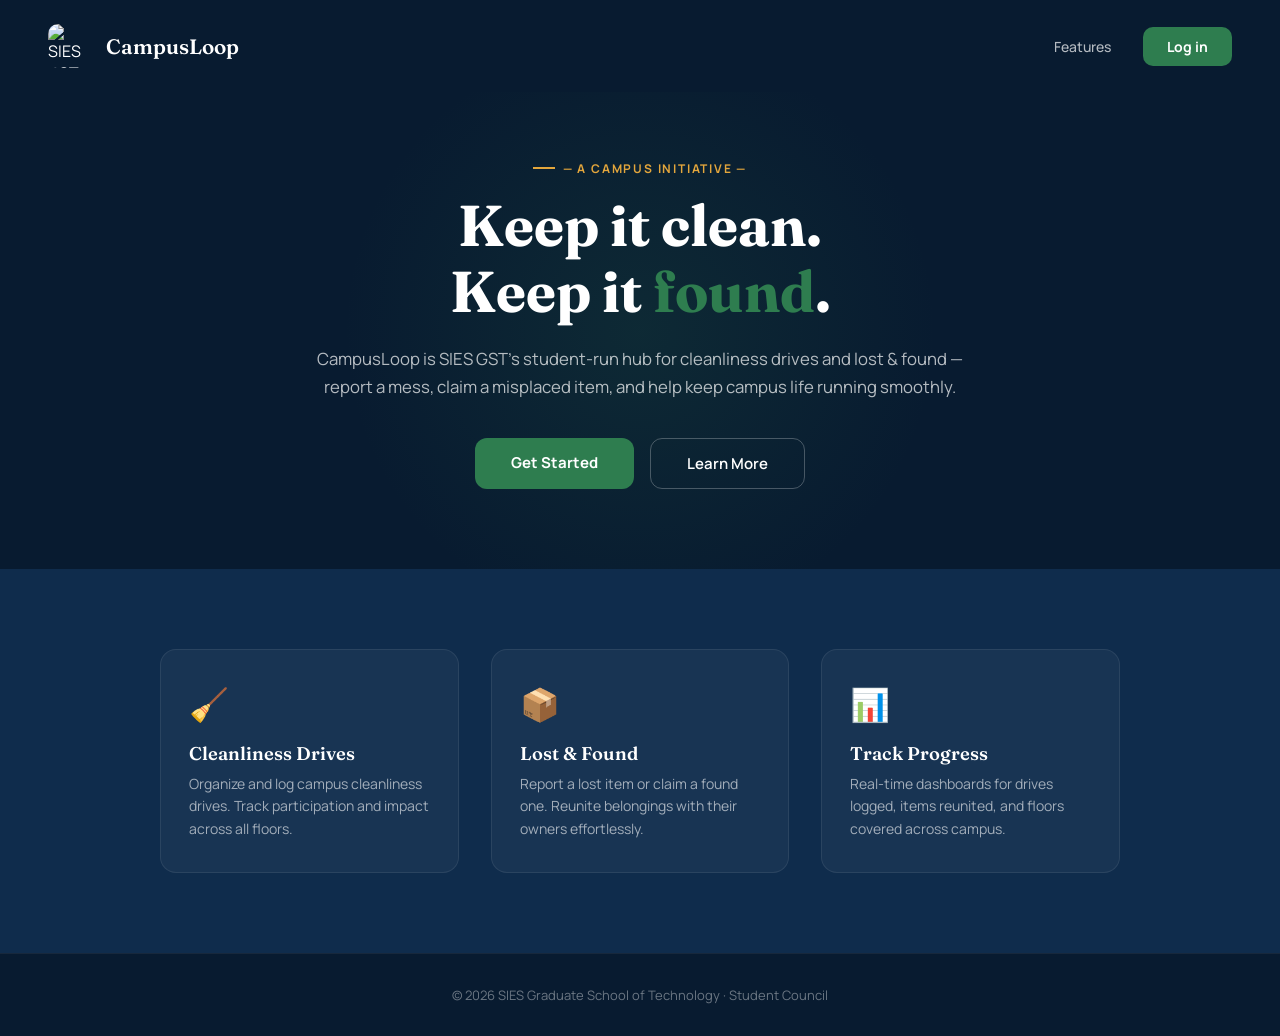
==== frontend/index.html @ 30fc9186 "Implement full complaint reporting system with admin workflow, dashboard UI, and backend APIs" ====
<!DOCTYPE html>
<html lang="en">

<head>
    <meta charset="UTF-8">
    <meta name="viewport" content="width=device-width, initial-scale=1.0">
    <title>CampusLoop | SIES GST</title>
    <link rel="preconnect" href="https://fonts.googleapis.com">
    <link
        href="https://fonts.googleapis.com/css2?family=Fraunces:opsz,wght@9..144,400;9..144,500;9..144,600;9..144,700&family=Manrope:wght@400;500;600;700;800&display=swap"
        rel="stylesheet">
    <link rel="stylesheet" href="styles.css">
    <style>
        /* ── landing-page specific styles ── */
        .landing-body {
            background: var(--navy-deep);
            color: #fff;
            min-height: 100vh;
            display: flex;
            flex-direction: column;
        }

        .landing-nav {
            display: flex;
            align-items: center;
            justify-content: space-between;
            padding: 24px 48px;
        }

        .landing-nav .logo-row {
            display: flex;
            align-items: center;
            gap: 14px;
        }

        .landing-nav .logo-row img {
            width: 44px;
            height: 44px;
            border-radius: 10px;
            object-fit: cover;
        }

        .landing-nav .logo-row span {
            font-family: 'Fraunces', serif;
            font-weight: 600;
            font-size: 1.3rem;
            color: #fff;
        }

        .landing-nav .nav-links {
            display: flex;
            align-items: center;
            gap: 32px;
        }

        .landing-nav .nav-links a {
            color: rgba(255, 255, 255, 0.7);
            text-decoration: none;
            font-size: 14px;
            font-weight: 500;
            transition: color 0.2s;
        }

        .landing-nav .nav-links a:hover {
            color: #fff;
        }

        .landing-nav .nav-links .btn-login {
            background: var(--green);
            color: #fff;
            padding: 10px 24px;
            border-radius: 10px;
            font-weight: 700;
            font-size: 14px;
            text-decoration: none;
            transition: background 0.2s, transform 0.15s;
        }

        .landing-nav .nav-links .btn-login:hover {
            background: var(--green-dark);
            transform: translateY(-1px);
        }

        /* hero */
        .landing-hero {
            flex: 1;
            display: flex;
            align-items: center;
            justify-content: center;
            text-align: center;
            padding: 60px 24px 80px;
            position: relative;
            overflow: hidden;
        }

        .landing-hero::before {
            content: '';
            position: absolute;
            width: 600px;
            height: 600px;
            border-radius: 50%;
            background: radial-gradient(circle, rgba(46, 125, 79, 0.15) 0%, transparent 70%);
            top: 50%;
            left: 50%;
            transform: translate(-50%, -50%);
            pointer-events: none;
        }

        .hero-content {
            max-width: 680px;
            position: relative;
            z-index: 1;
        }

        .hero-content .eyebrow {
            text-transform: uppercase;
            letter-spacing: 0.15em;
            font-size: 12px;
            font-weight: 700;
            color: var(--gold);
            margin-bottom: 16px;
        }

        .hero-content h1 {
            font-family: 'Fraunces', serif;
            font-size: clamp(2.4rem, 5vw, 3.6rem);
            font-weight: 700;
            line-height: 1.15;
            margin: 0 0 20px;
        }

        .hero-content h1 em {
            color: var(--green);
            font-style: normal;
        }

        .hero-content p {
            font-size: 1.05rem;
            line-height: 1.7;
            color: rgba(255, 255, 255, 0.7);
            margin: 0 0 36px;
        }

        .hero-btns {
            display: flex;
            gap: 16px;
            justify-content: center;
            flex-wrap: wrap;
        }

        .hero-btns .btn-primary {
            background: var(--green);
            color: #fff;
            padding: 14px 36px;
            border-radius: 12px;
            font-weight: 700;
            font-size: 15px;
            text-decoration: none;
            transition: background 0.2s, transform 0.15s;
            border: none;
            cursor: pointer;
        }

        .hero-btns .btn-primary:hover {
            background: var(--green-dark);
            transform: translateY(-2px);
        }

        .hero-btns .btn-outline {
            background: transparent;
            color: #fff;
            padding: 14px 36px;
            border-radius: 12px;
            font-weight: 600;
            font-size: 15px;
            text-decoration: none;
            border: 1.5px solid rgba(255, 255, 255, 0.25);
            transition: border-color 0.2s, background 0.2s;
            cursor: pointer;
        }

        .hero-btns .btn-outline:hover {
            border-color: rgba(255, 255, 255, 0.5);
            background: rgba(255, 255, 255, 0.05);
        }

        /* features */
        .landing-features {
            background: var(--navy);
            padding: 80px 48px;
        }

        .features-grid {
            display: grid;
            grid-template-columns: repeat(auto-fit, minmax(260px, 1fr));
            gap: 32px;
            max-width: 960px;
            margin: 0 auto;
        }

        .feature-card {
            background: rgba(255, 255, 255, 0.04);
            border: 1px solid rgba(255, 255, 255, 0.08);
            border-radius: 16px;
            padding: 32px 28px;
            transition: transform 0.2s, border-color 0.2s;
        }

        .feature-card:hover {
            transform: translateY(-4px);
            border-color: rgba(46, 125, 79, 0.4);
        }

        .feature-card .icon {
            font-size: 2rem;
            margin-bottom: 16px;
        }

        .feature-card h3 {
            font-family: 'Fraunces', serif;
            font-size: 1.15rem;
            font-weight: 600;
            margin: 0 0 8px;
            color: #fff;
        }

        .feature-card p {
            font-size: 14px;
            color: rgba(255, 255, 255, 0.6);
            line-height: 1.6;
            margin: 0;
        }

        /* footer */
        .landing-footer {
            text-align: center;
            padding: 32px 24px;
            font-size: 13px;
            color: rgba(255, 255, 255, 0.4);
            background: var(--navy-deep);
            border-top: 1px solid rgba(255, 255, 255, 0.06);
        }

        @media (max-width: 680px) {
            .landing-nav {
                padding: 16px 20px;
            }

            .landing-nav .nav-links a:not(.btn-login) {
                display: none;
            }

            .landing-features {
                padding: 48px 20px;
            }
        }
    </style>
</head>

<body class="landing-body">

    <!-- NAV -->
    <nav class="landing-nav">
        <div class="logo-row">
            <img src="https://siesgst.edu.in/images/sies_gst_logonew.jpg" alt="SIES GST">
            <span>CampusLoop</span>
        </div>
        <div class="nav-links">
            <a href="#features">Features</a>
            <a href="login.html" class="btn-login">Log in</a>
        </div>
    </nav>

    <!-- HERO -->
    <section class="landing-hero">
        <div class="hero-content">
            <div class="eyebrow">— A Campus Initiative —</div>
            <h1>Keep it clean.<br>Keep it <em>found</em>.</h1>
            <p>CampusLoop is SIES GST's student-run hub for cleanliness drives and lost &amp; found — report a mess,
                claim a misplaced item, and help keep campus life running smoothly.</p>
            <div class="hero-btns">
                <a href="login.html" class="btn-primary">Get Started</a>
                <a href="#features" class="btn-outline">Learn More</a>
            </div>
        </div>
    </section>

    <!-- FEATURES -->
    <section class="landing-features" id="features">
        <div class="features-grid">
            <div class="feature-card">
                <div class="icon">🧹</div>
                <h3>Cleanliness Drives</h3>
                <p>Organize and log campus cleanliness drives. Track participation and impact across all floors.</p>
            </div>
            <div class="feature-card">
                <div class="icon">📦</div>
                <h3>Lost &amp; Found</h3>
                <p>Report a lost item or claim a found one. Reunite belongings with their owners effortlessly.</p>
            </div>
            <div class="feature-card">
                <div class="icon">📊</div>
                <h3>Track Progress</h3>
                <p>Real-time dashboards for drives logged, items reunited, and floors covered across campus.</p>
            </div>
        </div>
    </section>

    <!-- FOOTER -->
    <footer class="landing-footer">
        &copy; 2026 SIES Graduate School of Technology &middot; Student Council
    </footer>

</body>

</html>
---- frontend/styles.css ----
/* Extracted CSS from login.html */
:root {
    --navy: #0F2C4C;
    --navy-deep: #081B30;
    --green: #2E7D4F;
    --green-dark: #1F5E3A;
    --gold: #E3A63C;
    --paper: #F6F8F4;
    --card: #FFFFFF;
    --ink: #16241D;
    --ink-soft: #55645B;
    --line: #E1E7DE;
    --danger: #C0433A;
}

* {
    box-sizing: border-box;
}

html,
body {
    margin: 0;
    padding: 0;
}

body {
    font-family: 'Manrope', sans-serif;
    background: var(--paper);
    color: var(--ink);
    min-height: 100vh;
}

.wrap {
    display: grid;
    grid-template-columns: 1.05fr 1fr;
    min-height: 100vh;
}

/* ---------- LEFT BRAND PANEL ---------- */
.brand {
    position: relative;
    background: var(--navy-deep);
    color: #EFF4EE;
    padding: 56px 56px 40px;
    display: flex;
    flex-direction: column;
    overflow: hidden;
}
.brand-top {
    display: flex;
    align-items: center;
    gap: 14px;
    z-index: 2;
}
.crest {
    width: 48px;
    height: 48px;
    border-radius: 10px;
    background: #fff;
    display: flex;
    align-items: center;
    justify-content: center;
    flex-shrink: 0;
    padding: 5px;
}
.crest img {
    width: 100%;
    height: 100%;
    object-fit: contain;
}
.brand-top .college {
    font-size: 12.5px;
    letter-spacing: .04em;
    line-height: 1.35;
    color: #C9D6CE;
}
.brand-top .college strong {
    display: block;
    color: #fff;
    font-size: 13.5px;
    letter-spacing: .02em;
}
.brand-mid {
    margin-top: 64px;
    z-index: 2;
}
.eyebrow {
    display: inline-flex;
    align-items: center;
    gap: 8px;
    font-size: 12px;
    letter-spacing: .14em;
    text-transform: uppercase;
    color: var(--gold);
    font-weight: 700;
    margin-bottom: 18px;
}
.eyebrow::before {
    content: "";
    width: 22px;
    height: 2px;
    background: var(--gold);
    display: inline-block;
}
h1.title {
    font-family: 'Fraunces', serif;
    font-weight: 600;
    font-size: 44px;
    line-height: 1.08;
    margin: 0 0 18px;
    letter-spacing: -0.01em;
}
h1.title em {
    font-style: normal;
    color: var(--green);
    background: linear-gradient(transparent 62%, rgba(46, 125, 79, .35) 0);
}
.sub {
    font-size: 15.5px;
    line-height: 1.65;
    color: #C9D6CE;
    max-width: 400px;
    margin: 0 0 34px;
}
.stat-row {
    display: flex;
    gap: 28px;
    margin-bottom: auto;
    z-index: 2;
}
.stat b {
    display: block;
    font-family: 'Fraunces', serif;
    font-size: 26px;
    font-weight: 600;
    color: #fff;
}
.stat span {
    font-size: 11.5px;
    color: #9FB3A6;
    letter-spacing: .03em;
}
.illo-holder {
    z-index: 2;
    margin-top: 40px;
}
.brand-foot {
    z-index: 2;
    display: flex;
    justify-content: space-between;
    align-items: flex-end;
    font-size: 12px;
    color: #83988A;
    margin-top: 28px;
}
.brand-foot a {
    color: #C9D6CE;
    text-decoration: none;
    border-bottom: 1px solid #3a5147;
}
/* ambient shapes */
.glow {
    position: absolute;
    border-radius: 50%;
    filter: blur(0px);
    opacity: .14;
}
.glow-1 {
    width: 420px;
    height: 420px;
    background: var(--green);
    top: -140px;
    right: -140px;
}
.glow-2 {
    width: 260px;
    height: 260px;
    background: var(--gold);
    bottom: -100px;
    left: -80px;
    opacity: .10;
}
/* ---------- RIGHT FORM PANEL ---------- */
.formside {
    display: flex;
    align-items: center;
    justify-content: center;
    padding: 40px 32px;
    background: var(--paper);
}
.card {
    width: 100%;
    max-width: 420px;
}
.card-head {
    margin-bottom: 26px;
}
.card-head h2 {
    font-family: 'Fraunces', serif;
    font-weight: 600;
    font-size: 26px;
    margin: 0 0 6px;
    color: var(--navy-deep);
}
.card-head p {
    margin: 0;
    font-size: 14px;
    color: var(--ink-soft);
}
.roletabs {
    display: grid;
    grid-template-columns: 1fr 1fr;
    background: #EAEFE6;
    border-radius: 12px;
    padding: 4px;
    margin-bottom: 22px;
    position: relative;
}
.roletabs button {
    border: none;
    background: transparent;
    padding: 10px 0;
    font-family: 'Manrope', sans-serif;
    font-weight: 700;
    font-size: 13.5px;
    letter-spacing: .02em;
    color: var(--ink-soft);
    border-radius: 9px;
    cursor: pointer;
    transition: color .2s ease;
    display: flex;
    align-items: center;
    justify-content: center;
    gap: 6px;
    z-index: 1;
}
.roletabs button.active {
    color: var(--navy-deep);
}
.roletabs .slider {
    position: absolute;
    top: 4px;
    left: 4px;
    width: calc(50% - 4px);
    height: calc(100% - 8px);
    background: #fff;
    border-radius: 9px;
    box-shadow: 0 1px 2px rgba(15, 44, 76, .08), 0 4px 10px rgba(15, 44, 76, .06);
    transition: transform .28s cubic-bezier(.65, 0, .35, 1);
}
.roletabs[data-active="admin"] .slider {
    transform: translateX(100%);
}
.subtoggle {
    display: flex;
    gap: 22px;
    margin-bottom: 20px;
    border-bottom: 1px solid var(--line);
}
.subtoggle button {
    background: none;
    border: none;
    padding: 0 0 10px;
    font-family: 'Manrope', sans-serif;
    font-weight: 700;
    font-size: 14px;
    color: var(--ink-soft);
    cursor: pointer;
    position: relative;
    top: 1px;
}
.subtoggle button.active {
    color: var(--green-dark);
    border-bottom: 2px solid var(--green);
}
form {
    display: flex;
    flex-direction: column;
    gap: 14px;
}
.field {
    display: flex;
    flex-direction: column;
    gap: 6px;
}
.field label {
    font-size: 12.5px;
    font-weight: 700;
    color: var(--navy-deep);
    letter-spacing: .01em;
}
.field .hint {
    font-weight: 500;
    color: var(--ink-soft);
    font-size: 11.5px;
}
.field input,
.field select {
    font-family: 'Manrope', sans-serif;
    border: 1.5px solid var(--line);
    background: #fff;
    border-radius: 10px;
    padding: 11px 13px;
    font-size: 14px;
    color: var(--ink);
    outline: none;
    transition: border-color .15s ease, box-shadow .15s ease;
}
.field input:focus,
.field select:focus {
    border-color: var(--green);
    box-shadow: 0 0 0 3px rgba(46, 125, 79, .14);
}
.field input::placeholder {
    color: #A9B3AC;
}
.row2 {
    display: grid;
    grid-template-columns: 1fr 1fr;
    gap: 12px;
}
.err {
    display: none;
    font-size: 12px;
    color: var(--danger);
    font-weight: 600;
    margin-top: -4px;
}
.field.has-err input,
.field.has-err select {
    border-color: var(--danger);
}
.field.has-err .err {
    display: block;
}
.pwrow {
    position: relative;
}
.pwtoggle {
    position: absolute;
    right: 12px;
    top: 50%;
    transform: translateY(6px);
    background: none;
    border: none;
    font-size: 11.5px;
    font-weight: 700;
    color: var(--green-dark);
    cursor: pointer;
    padding: 4px;
}
.primary-btn {
    margin-top: 6px;
    background: var(--green);
    color: #fff;
    border: none;
    border-radius: 10px;
    padding: 13px 16px;
    font-family: 'Manrope', sans-serif;
    font-weight: 800;
    font-size: 14.5px;
    letter-spacing: .01em;
    cursor: pointer;
    transition: background .15s ease, transform .1s ease;
}
.primary-btn:hover {
    background: var(--green-dark);
}
.primary-btn:active {
    transform: scale(.99);
}
.primary-btn.navy {
    background: var(--navy);
}
.primary-btn.navy:hover {
    background: var(--navy-deep);
}
.meta-row {
    display: flex;
    justify-content: space-between;
    align-items: center;
    font-size: 12.5px;
    margin-top: -4px;
}
.meta-row a,
.meta-row button.link {
    color: var(--green-dark);
    font-weight: 700;
    text-decoration: none;
    background: none;
    border: none;
    font-size: 12.5px;
    cursor: pointer;
    font-family: 'Manrope', sans-serif;
    padding: 0;
}
.remember {
    display: flex;
    align-items: center;
    gap: 7px;
    color: var(--ink-soft);
    font-weight: 600;
}
.remember input {
    accent-color: var(--green);
    width: 14px;
    height: 14px;
}
.divider {
    display: flex;
    align-items: center;
    gap: 10px;
    color: #A9B3AC;
    font-size: 11.5px;
    font-weight: 700;
    margin: 6px 0 2px;
}
.divider::before,
.divider::after {
    content: "";
    flex: 1;
    height: 1px;
    background: var(--line);
}
.switch-note {
    text-align: center;
    font-size: 13px;
    color: var(--ink-soft);
    margin-top: 18px;
}
.switch-note button {
    background: none;
    border: none;
    color: var(--navy);
    font-weight: 800;
    cursor: pointer;
    font-family: 'Manrope', sans-serif;
    font-size: 13px;
    padding: 0;
    text-decoration: underline;
}
.toast {
    position: fixed;
    top: 22px;
    left: 50%;
    transform: translateX(-50%) translateY(-12px);
    background: var(--navy-deep);
    color: #fff;
    padding: 13px 20px;
    border-radius: 10px;
    font-size: 13.5px;
    font-weight: 700;
    display: flex;
    align-items: center;
    gap: 10px;
    box-shadow: 0 10px 30px rgba(8, 27, 48, .25);
    opacity: 0;
    pointer-events: none;
    transition: opacity .25s ease, transform .25s ease;
    z-index: 50;
}
.toast.show {
    opacity: 1;
    transform: translateX(-50%) translateY(0);
}
.toast .dot {
    width: 8px;
    height: 8px;
    border-radius: 50%;
    background: var(--green);
    flex-shrink: 0;
}
.toast.error .dot {
    background: var(--danger);
}
.badge-admin {
    display: inline-flex;
    align-items: center;
    gap: 6px;
    font-size: 11px;
    font-weight: 800;
    letter-spacing: .04em;
    text-transform: uppercase;
    color: var(--navy);
    background: #E7ECF3;
    padding: 5px 10px;
    border-radius: 20px;
    margin-bottom: 16px;
}
.badge-admin::before {
    content: "";
    width: 6px;
    height: 6px;
    border-radius: 50%;
    background: var(--navy);
}
@media (max-width: 880px) {
    .wrap {
        grid-template-columns: 1fr;
    }
    .brand {
        padding: 36px 26px;
        min-height: 340px;
    }
    .brand-mid {
        margin-top: 24px;
    }
    h1.title {
        font-size: 32px;
    }
    .stat-row {
        display: none;
    }
    .illo-holder {
        margin-top: 20px;
    }
}
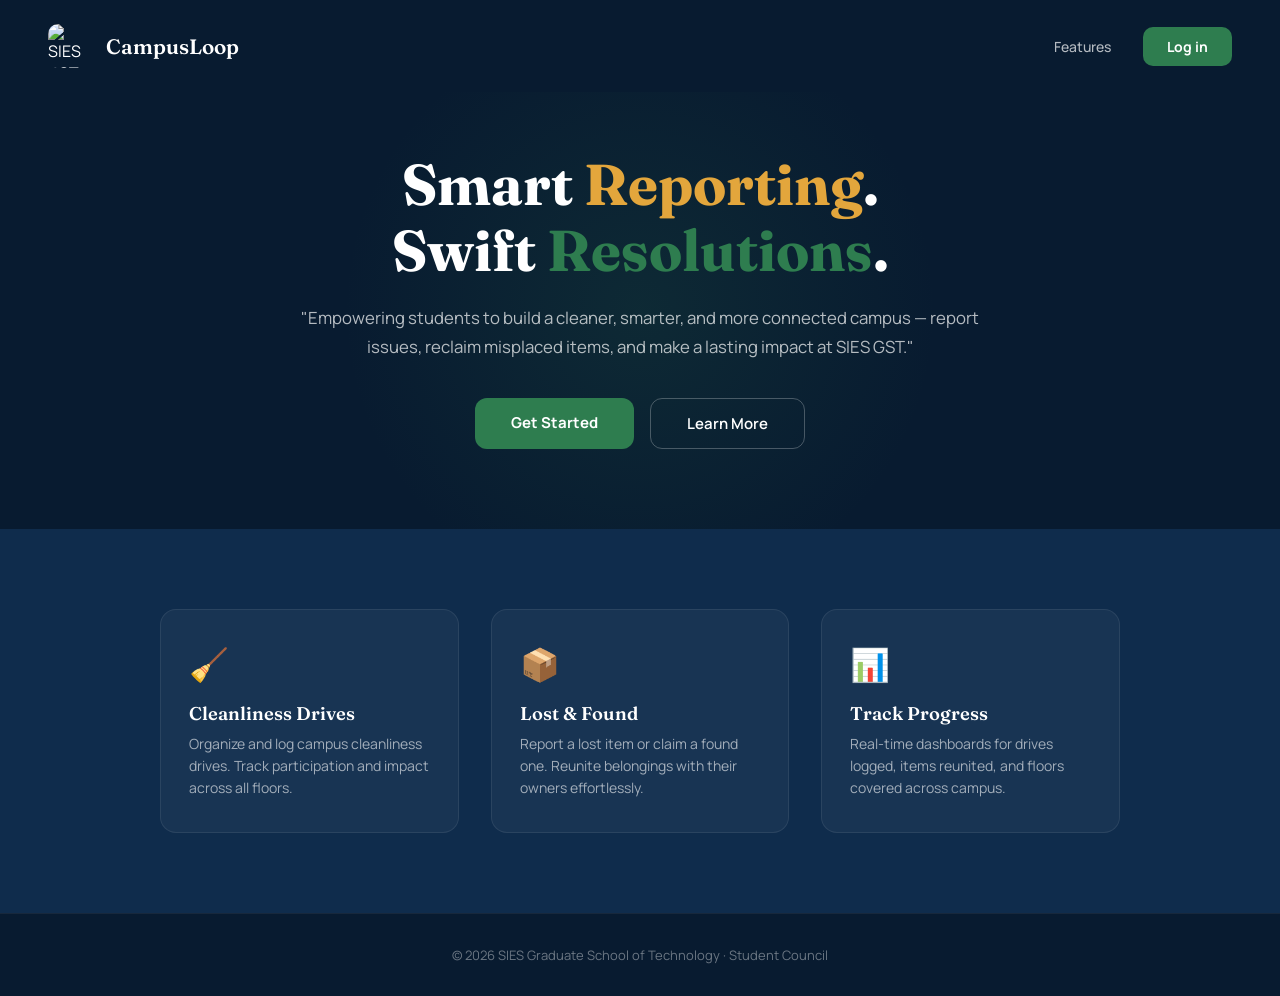
==== commit d8c2f711: "modified:   database/campusloop.db 	modified:   frontend/index.html 	modified:   frontend/login.html" ====
--- a/frontend/index.html
+++ b/frontend/index.html
@@ -274,10 +274,8 @@
     <!-- HERO -->
     <section class="landing-hero">
         <div class="hero-content">
-            <div class="eyebrow">— A Campus Initiative —</div>
-            <h1>Keep it clean.<br>Keep it <em>found</em>.</h1>
-            <p>CampusLoop is SIES GST's student-run hub for cleanliness drives and lost &amp; found — report a mess,
-                claim a misplaced item, and help keep campus life running smoothly.</p>
+            <h1>Smart <em style="color: var(--gold);">Reporting</em>.<br>Swift <em>Resolutions</em>.</h1>
+            <p>"Empowering students to build a cleaner, smarter, and more connected campus — report issues, reclaim misplaced items, and make a lasting impact at SIES GST."</p>
             <div class="hero-btns">
                 <a href="login.html" class="btn-primary">Get Started</a>
                 <a href="#features" class="btn-outline">Learn More</a>
@@ -313,4 +311,4 @@
 
 </body>
 
-</html>
+</html>
--- a/frontend/styles.css
+++ b/frontend/styles.css
@@ -113,7 +113,6 @@
 h1.title em {
     font-style: normal;
     color: var(--green);
-    background: linear-gradient(transparent 62%, rgba(46, 125, 79, .35) 0);
 }
 .sub {
     font-size: 15.5px;
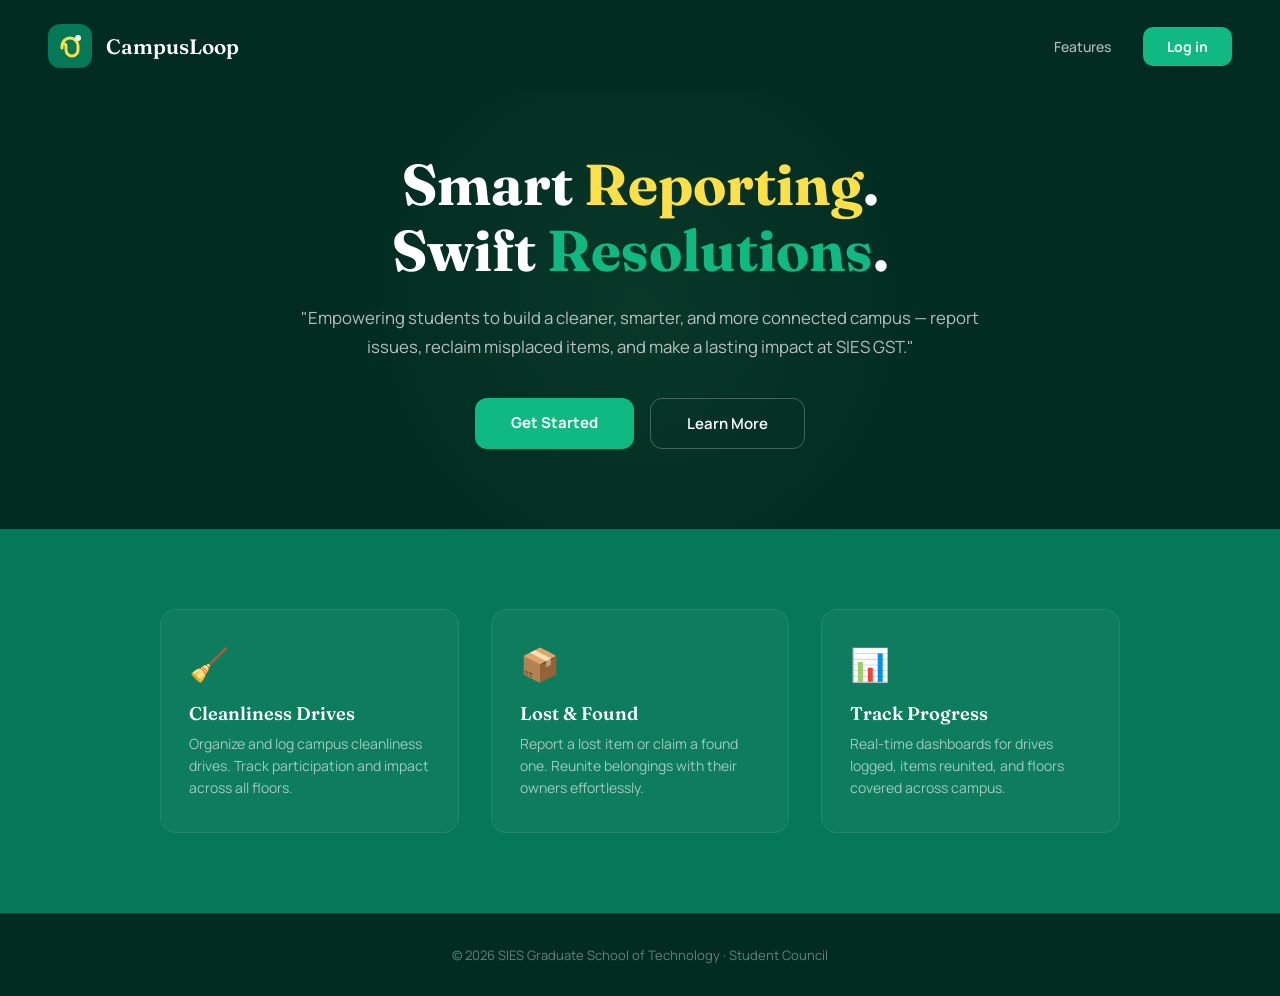
==== commit e0f062c5: "Refactor frontend with Emerald Green scheme and custom CampusLoop SVG logo" ====
--- a/frontend/index.html
+++ b/frontend/index.html
@@ -262,7 +262,11 @@
     <!-- NAV -->
     <nav class="landing-nav">
         <div class="logo-row">
-            <img src="https://siesgst.edu.in/images/sies_gst_logonew.jpg" alt="SIES GST">
+            <svg class="campus-logo" width="44" height="44" viewBox="0 0 44 44" fill="none" xmlns="http://www.w3.org/2000/svg">
+                <rect width="44" height="44" rx="12" fill="#047857"/>
+                <path d="M14 22a8 8 0 0 1 8-8h0a8 8 0 0 1 8 8v4a6 6 0 0 1-6 6h0a6 6 0 0 1-6-6v-4a2 2 0 0 0-2-2h0a2 2 0 0 0-2 2v2" stroke="#FDE047" stroke-width="3" stroke-linecap="round"/>
+                <circle cx="30" cy="14" r="3" fill="#F9F6EE"/>
+            </svg>
             <span>CampusLoop</span>
         </div>
         <div class="nav-links">
@@ -275,7 +279,8 @@
     <section class="landing-hero">
         <div class="hero-content">
             <h1>Smart <em style="color: var(--gold);">Reporting</em>.<br>Swift <em>Resolutions</em>.</h1>
-            <p>"Empowering students to build a cleaner, smarter, and more connected campus — report issues, reclaim misplaced items, and make a lasting impact at SIES GST."</p>
+            <p>"Empowering students to build a cleaner, smarter, and more connected campus — report issues, reclaim
+                misplaced items, and make a lasting impact at SIES GST."</p>
             <div class="hero-btns">
                 <a href="login.html" class="btn-primary">Get Started</a>
                 <a href="#features" class="btn-outline">Learn More</a>
--- a/frontend/styles.css
+++ b/frontend/styles.css
@@ -1,16 +1,16 @@
 /* Extracted CSS from login.html */
 :root {
-    --navy: #0F2C4C;
-    --navy-deep: #081B30;
-    --green: #2E7D4F;
-    --green-dark: #1F5E3A;
-    --gold: #E3A63C;
-    --paper: #F6F8F4;
+    --navy: #047857;
+    --navy-deep: #022C22;
+    --green: #10B981;
+    --green-dark: #059669;
+    --gold: #FDE047;
+    --paper: #F9F6EE;
     --card: #FFFFFF;
-    --ink: #16241D;
-    --ink-soft: #55645B;
-    --line: #E1E7DE;
-    --danger: #C0433A;
+    --ink: #1F2937;
+    --ink-soft: #4B5563;
+    --line: #E5E7EB;
+    --danger: #EF4444;
 }
 
 * {
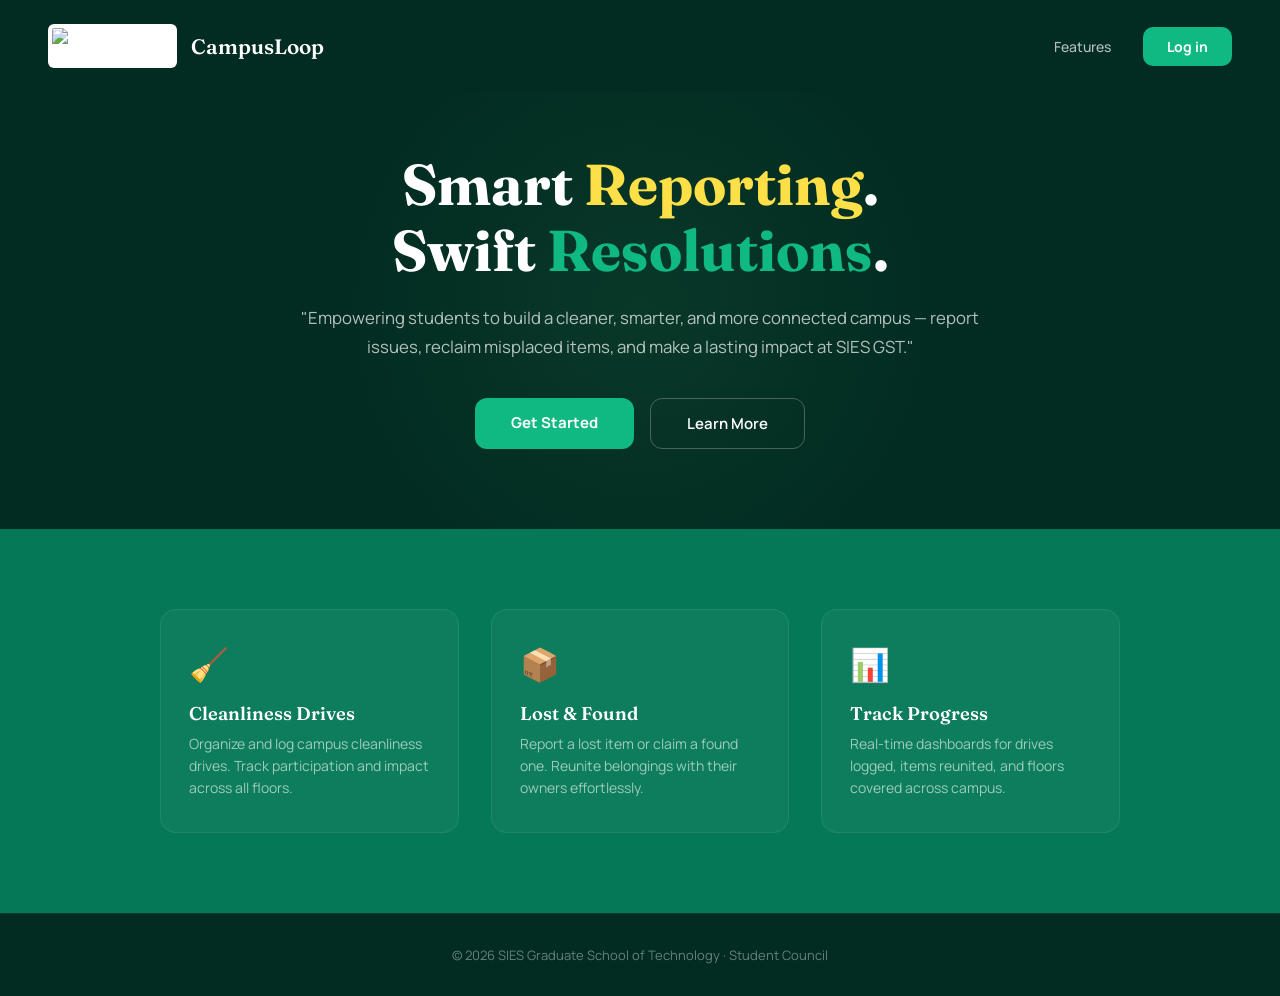
==== commit c5b3b67c: "Fix logo path to use external URL" ====
--- a/frontend/index.html
+++ b/frontend/index.html
@@ -34,10 +34,13 @@
         }
 
         .landing-nav .logo-row img {
-            width: 44px;
             height: 44px;
-            border-radius: 10px;
-            object-fit: cover;
+            width: auto;
+            max-width: 180px;
+            border-radius: 6px;
+            object-fit: contain;
+            background: #fff;
+            padding: 4px;
         }
 
         .landing-nav .logo-row span {
@@ -262,11 +265,7 @@
     <!-- NAV -->
     <nav class="landing-nav">
         <div class="logo-row">
-            <svg class="campus-logo" width="44" height="44" viewBox="0 0 44 44" fill="none" xmlns="http://www.w3.org/2000/svg">
-                <rect width="44" height="44" rx="12" fill="#047857"/>
-                <path d="M14 22a8 8 0 0 1 8-8h0a8 8 0 0 1 8 8v4a6 6 0 0 1-6 6h0a6 6 0 0 1-6-6v-4a2 2 0 0 0-2-2h0a2 2 0 0 0-2 2v2" stroke="#FDE047" stroke-width="3" stroke-linecap="round"/>
-                <circle cx="30" cy="14" r="3" fill="#F9F6EE"/>
-            </svg>
+            <img src="https://siesgst.edu.in/images/sies_gst_logonew.jpg" alt="SIES GST Logo">
             <span>CampusLoop</span>
         </div>
         <div class="nav-links">
--- a/frontend/styles.css
+++ b/frontend/styles.css
@@ -53,18 +53,19 @@
     z-index: 2;
 }
 .crest {
-    width: 48px;
     height: 48px;
-    border-radius: 10px;
+    width: auto;
+    max-width: 200px;
+    border-radius: 6px;
     background: #fff;
     display: flex;
     align-items: center;
     justify-content: center;
     flex-shrink: 0;
-    padding: 5px;
+    padding: 6px 12px;
 }
 .crest img {
-    width: 100%;
+    width: auto;
     height: 100%;
     object-fit: contain;
 }
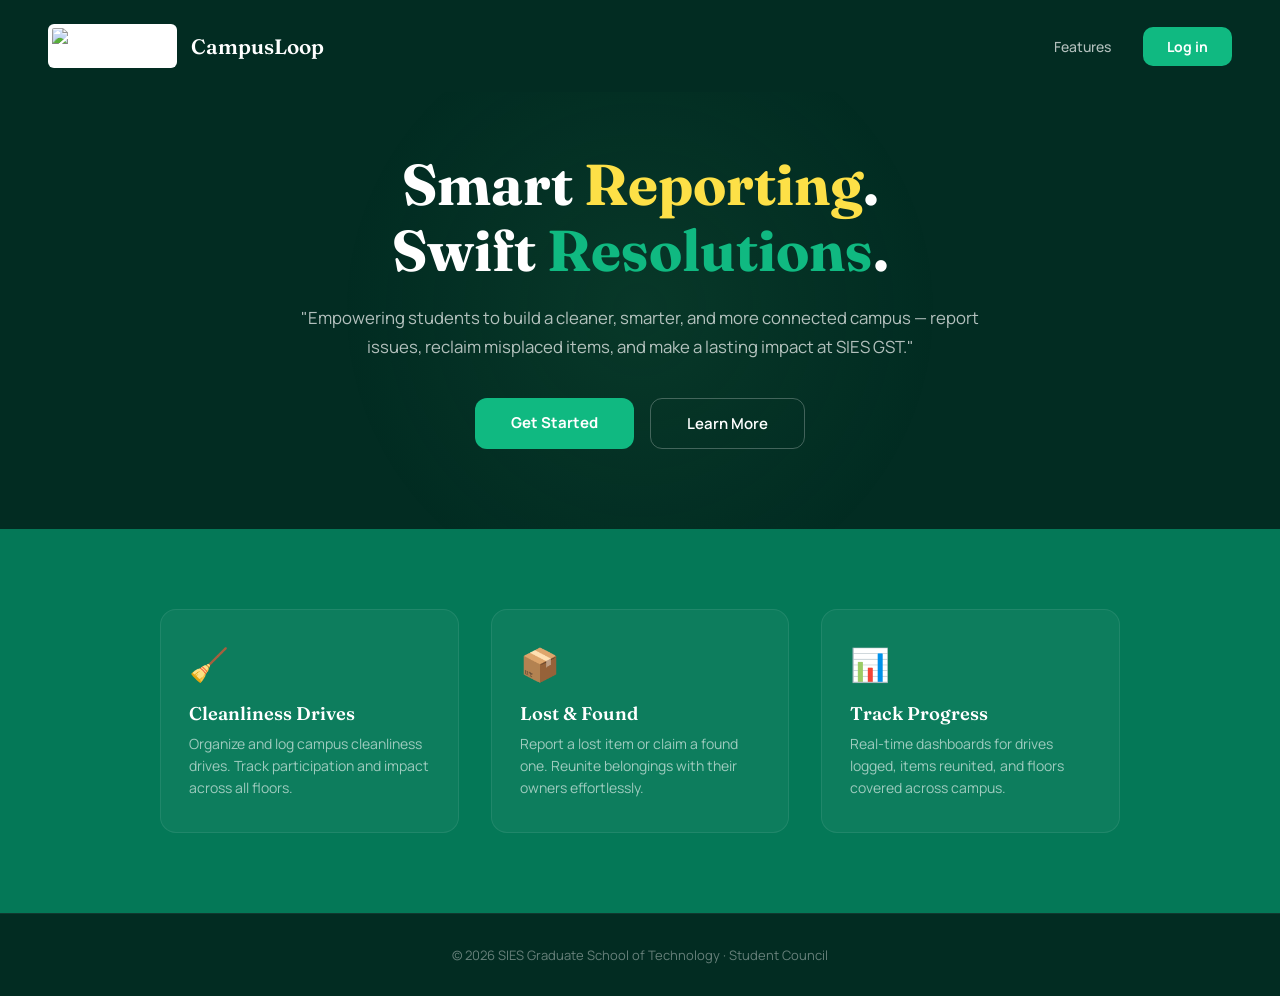
==== commit f8554e70: "Final project" ====
--- a/frontend/index.html
+++ b/frontend/index.html
@@ -76,12 +76,13 @@
             font-weight: 700;
             font-size: 14px;
             text-decoration: none;
-            transition: background 0.2s, transform 0.15s;
+            transition: all 0.3s cubic-bezier(0.4, 0, 0.2, 1);
         }
 
         .landing-nav .nav-links .btn-login:hover {
             background: var(--green-dark);
-            transform: translateY(-1px);
+            transform: translateY(-2px);
+            box-shadow: 0 4px 12px rgba(16, 185, 129, 0.25);
         }
 
         /* hero */
@@ -159,14 +160,15 @@
             font-weight: 700;
             font-size: 15px;
             text-decoration: none;
-            transition: background 0.2s, transform 0.15s;
+            transition: all 0.3s cubic-bezier(0.4, 0, 0.2, 1);
             border: none;
             cursor: pointer;
         }
 
         .hero-btns .btn-primary:hover {
             background: var(--green-dark);
-            transform: translateY(-2px);
+            transform: translateY(-3px);
+            box-shadow: 0 6px 16px rgba(16, 185, 129, 0.3);
         }
 
         .hero-btns .btn-outline {
@@ -178,13 +180,14 @@
             font-size: 15px;
             text-decoration: none;
             border: 1.5px solid rgba(255, 255, 255, 0.25);
-            transition: border-color 0.2s, background 0.2s;
+            transition: all 0.3s cubic-bezier(0.4, 0, 0.2, 1);
             cursor: pointer;
         }
 
         .hero-btns .btn-outline:hover {
-            border-color: rgba(255, 255, 255, 0.5);
-            background: rgba(255, 255, 255, 0.05);
+            border-color: rgba(255, 255, 255, 0.6);
+            background: rgba(255, 255, 255, 0.08);
+            transform: translateY(-3px);
         }
 
         /* features */
@@ -206,12 +209,14 @@
             border: 1px solid rgba(255, 255, 255, 0.08);
             border-radius: 16px;
             padding: 32px 28px;
-            transition: transform 0.2s, border-color 0.2s;
+            transition: all 0.4s cubic-bezier(0.16, 1, 0.3, 1);
         }
 
         .feature-card:hover {
-            transform: translateY(-4px);
-            border-color: rgba(46, 125, 79, 0.4);
+            transform: translateY(-6px);
+            border-color: rgba(16, 185, 129, 0.4);
+            background: rgba(255, 255, 255, 0.07);
+            box-shadow: 0 10px 24px rgba(0, 0, 0, 0.15);
         }
 
         .feature-card .icon {
--- a/frontend/styles.css
+++ b/frontend/styles.css
@@ -23,11 +23,27 @@
     padding: 0;
 }
 
+html {
+    scroll-behavior: smooth;
+}
+
 body {
     font-family: 'Manrope', sans-serif;
     background: var(--paper);
     color: var(--ink);
     min-height: 100vh;
+    animation: fadeInPage 0.8s cubic-bezier(0.16, 1, 0.3, 1) forwards;
+}
+
+@keyframes fadeInPage {
+    from {
+        opacity: 0;
+        transform: translateY(8px);
+    }
+    to {
+        opacity: 1;
+        transform: translateY(0);
+    }
 }
 
 .wrap {
@@ -304,7 +320,7 @@
     font-size: 14px;
     color: var(--ink);
     outline: none;
-    transition: border-color .15s ease, box-shadow .15s ease;
+    transition: border-color 0.3s cubic-bezier(0.4, 0, 0.2, 1), box-shadow 0.3s cubic-bezier(0.4, 0, 0.2, 1);
 }
 .field input:focus,
 .field select:focus {
@@ -361,10 +377,11 @@
     font-size: 14.5px;
     letter-spacing: .01em;
     cursor: pointer;
-    transition: background .15s ease, transform .1s ease;
+    transition: background 0.3s cubic-bezier(0.4, 0, 0.2, 1), transform 0.2s cubic-bezier(0.4, 0, 0.2, 1), box-shadow 0.3s ease;
 }
 .primary-btn:hover {
     background: var(--green-dark);
+    box-shadow: 0 4px 12px rgba(16, 185, 129, 0.25);
 }
 .primary-btn:active {
     transform: scale(.99);
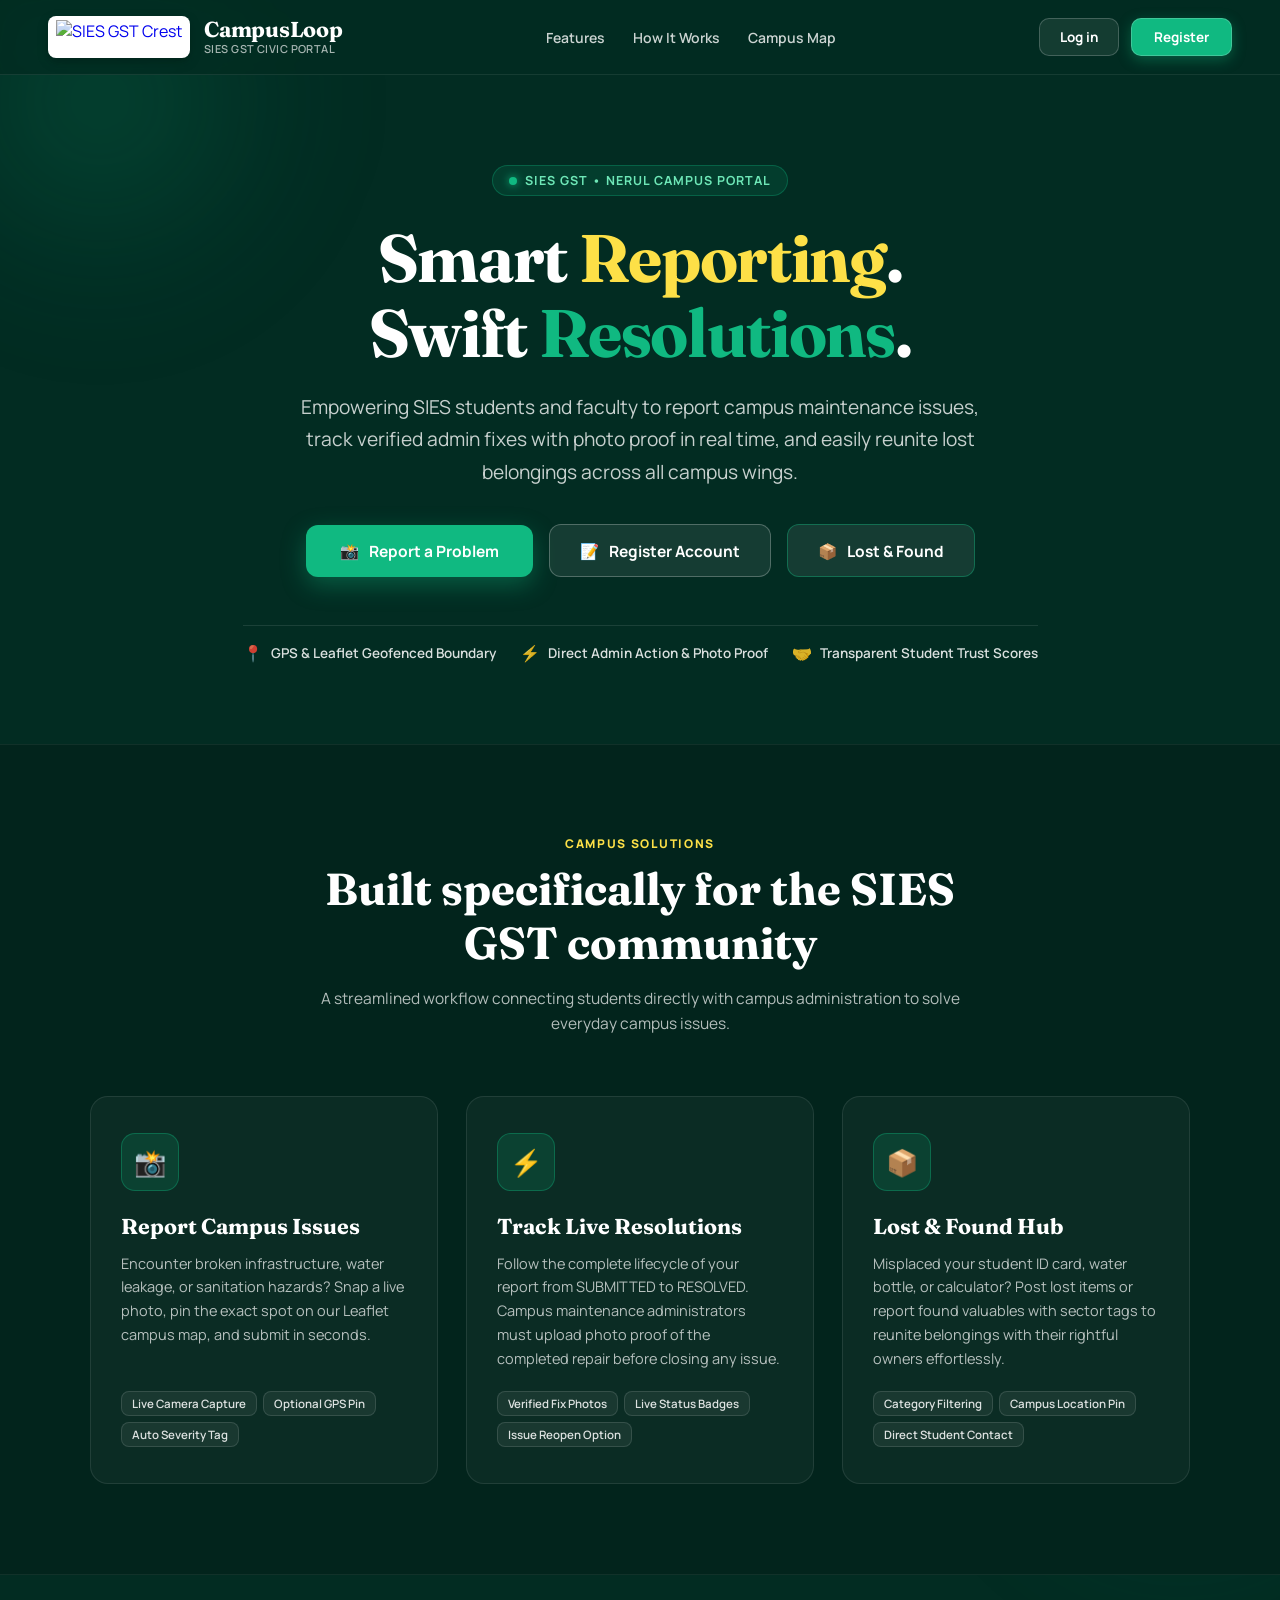
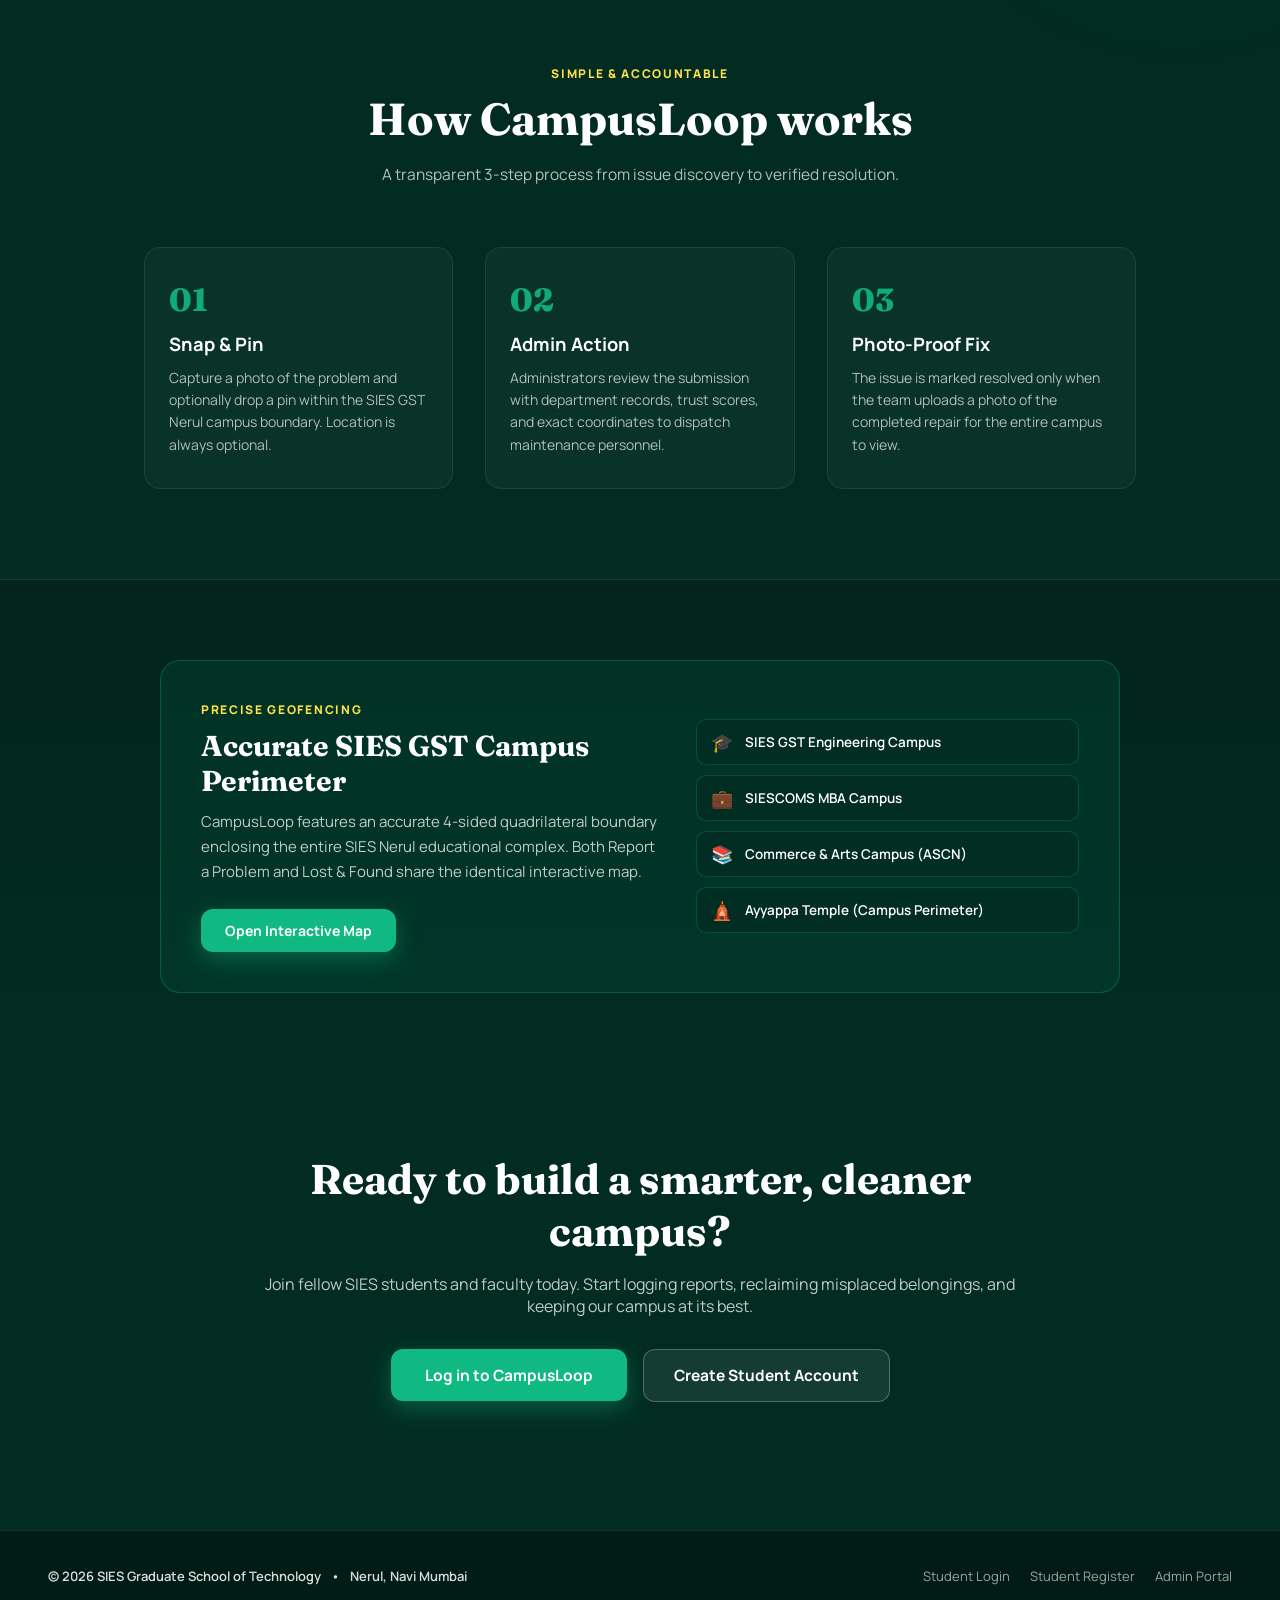
==== commit 17654aab: "modified:   backend/app.py 	modified:   database/campusloop.db 	modified:   frontend/dashboard.html " ====
--- a/frontend/index.html
+++ b/frontend/index.html
@@ -4,262 +4,626 @@
 <head>
     <meta charset="UTF-8">
     <meta name="viewport" content="width=device-width, initial-scale=1.0">
-    <title>CampusLoop | SIES GST</title>
+    <title>CampusLoop | SIES GST Smart Civic &amp; Lost-Found Portal</title>
+    <meta name="description" content="CampusLoop — Official Civic Maintenance and Lost & Found Platform for SIES Graduate School of Technology, Nerul.">
     <link rel="preconnect" href="https://fonts.googleapis.com">
     <link
         href="https://fonts.googleapis.com/css2?family=Fraunces:opsz,wght@9..144,400;9..144,500;9..144,600;9..144,700&family=Manrope:wght@400;500;600;700;800&display=swap"
         rel="stylesheet">
     <link rel="stylesheet" href="styles.css">
     <style>
-        /* ── landing-page specific styles ── */
+        /* ── Landing Page Refined Aesthetics ── */
+        :root {
+            --brand-deep: #022C22;
+            --brand-green: #047857;
+            --brand-accent: #10B981;
+            --brand-accent-dark: #059669;
+            --brand-gold: #FDE047;
+            --brand-gold-soft: #FEF08A;
+            --bg-paper: #F9F6EE;
+            --text-dark: #1F2937;
+            --text-muted: #4B5563;
+        }
+
         .landing-body {
-            background: var(--navy-deep);
-            color: #fff;
+            background: var(--brand-deep);
+            color: #ffffff;
             min-height: 100vh;
             display: flex;
             flex-direction: column;
-        }
-
+            overflow-x: hidden;
+            font-family: 'Manrope', sans-serif;
+        }
+
+        /* Ambient glowing circles */
+        .ambient-glow {
+            position: absolute;
+            width: 500px;
+            height: 500px;
+            border-radius: 50%;
+            background: radial-gradient(circle, rgba(16, 185, 129, 0.16) 0%, rgba(4, 120, 87, 0.05) 50%, transparent 70%);
+            pointer-events: none;
+            z-index: 0;
+            filter: blur(40px);
+        }
+
+        .ambient-top-left {
+            top: -150px;
+            left: -150px;
+        }
+
+        .ambient-mid-right {
+            top: 35%;
+            right: -150px;
+        }
+
+        /* ── Navigation ── */
         .landing-nav {
+            position: sticky;
+            top: 0;
+            z-index: 100;
             display: flex;
             align-items: center;
             justify-content: space-between;
-            padding: 24px 48px;
-        }
-
-        .landing-nav .logo-row {
+            padding: 16px 48px;
+            background: rgba(2, 44, 34, 0.85);
+            backdrop-filter: blur(14px);
+            -webkit-backdrop-filter: blur(14px);
+            border-bottom: 1px solid rgba(255, 255, 255, 0.08);
+            transition: all 0.3s ease;
+        }
+
+        .landing-nav .brand-lockup {
             display: flex;
             align-items: center;
             gap: 14px;
-        }
-
-        .landing-nav .logo-row img {
-            height: 44px;
+            text-decoration: none;
+        }
+
+        .landing-nav .crest-img {
+            height: 42px;
             width: auto;
-            max-width: 180px;
-            border-radius: 6px;
+            max-width: 170px;
+            border-radius: 8px;
+            background: #ffffff;
+            padding: 4px 8px;
             object-fit: contain;
-            background: #fff;
-            padding: 4px;
-        }
-
-        .landing-nav .logo-row span {
+            box-shadow: 0 4px 12px rgba(0, 0, 0, 0.2);
+        }
+
+        .landing-nav .brand-titles {
+            display: flex;
+            flex-direction: column;
+        }
+
+        .landing-nav .brand-name {
             font-family: 'Fraunces', serif;
+            font-weight: 700;
+            font-size: 1.35rem;
+            color: #ffffff;
+            letter-spacing: -0.01em;
+            line-height: 1.1;
+        }
+
+        .landing-nav .brand-tagline {
+            font-size: 11px;
+            color: rgba(255, 255, 255, 0.65);
             font-weight: 600;
-            font-size: 1.3rem;
-            color: #fff;
-        }
-
-        .landing-nav .nav-links {
-            display: flex;
-            align-items: center;
-            gap: 32px;
-        }
-
-        .landing-nav .nav-links a {
-            color: rgba(255, 255, 255, 0.7);
+            letter-spacing: 0.04em;
+            text-transform: uppercase;
+        }
+
+        .landing-nav .nav-menu {
+            display: flex;
+            align-items: center;
+            gap: 28px;
+        }
+
+        .landing-nav .nav-link {
+            color: rgba(255, 255, 255, 0.8);
             text-decoration: none;
             font-size: 14px;
-            font-weight: 500;
-            transition: color 0.2s;
-        }
-
-        .landing-nav .nav-links a:hover {
-            color: #fff;
-        }
-
-        .landing-nav .nav-links .btn-login {
-            background: var(--green);
-            color: #fff;
-            padding: 10px 24px;
+            font-weight: 600;
+            transition: color 0.2s ease;
+        }
+
+        .landing-nav .nav-link:hover {
+            color: var(--brand-accent);
+        }
+
+        .landing-nav .nav-cta-group {
+            display: flex;
+            align-items: center;
+            gap: 12px;
+        }
+
+        .btn-nav-login {
+            color: #ffffff;
+            background: rgba(255, 255, 255, 0.08);
+            border: 1px solid rgba(255, 255, 255, 0.2);
+            padding: 9px 20px;
             border-radius: 10px;
-            font-weight: 700;
+            font-size: 13.5px;
+            font-weight: 700;
+            text-decoration: none;
+            transition: all 0.25s ease;
+        }
+
+        .btn-nav-login:hover {
+            background: rgba(255, 255, 255, 0.16);
+            border-color: rgba(255, 255, 255, 0.35);
+            transform: translateY(-1px);
+        }
+
+        .btn-nav-register {
+            color: #ffffff;
+            background: var(--brand-accent);
+            border: 1px solid rgba(255, 255, 255, 0.2);
+            padding: 9px 22px;
+            border-radius: 10px;
+            font-size: 13.5px;
+            font-weight: 700;
+            text-decoration: none;
+            box-shadow: 0 4px 14px rgba(16, 185, 129, 0.35);
+            transition: all 0.25s ease;
+        }
+
+        .btn-nav-register:hover {
+            background: var(--brand-accent-dark);
+            transform: translateY(-1px);
+            box-shadow: 0 6px 18px rgba(16, 185, 129, 0.45);
+        }
+
+        /* ── Hero Section ── */
+        .landing-hero {
+            position: relative;
+            padding: 90px 24px 80px;
+            display: flex;
+            flex-direction: column;
+            align-items: center;
+            text-align: center;
+            z-index: 1;
+        }
+
+        .hero-container {
+            max-width: 840px;
+            margin: 0 auto;
+        }
+
+        .hero-pill-badge {
+            display: inline-flex;
+            align-items: center;
+            gap: 8px;
+            padding: 6px 16px;
+            border-radius: 30px;
+            background: rgba(16, 185, 129, 0.12);
+            border: 1px solid rgba(16, 185, 129, 0.3);
+            font-size: 12.5px;
+            font-weight: 700;
+            color: #6EE7B7;
+            text-transform: uppercase;
+            letter-spacing: 0.08em;
+            margin-bottom: 24px;
+        }
+
+        .hero-pill-badge .dot {
+            width: 8px;
+            height: 8px;
+            border-radius: 50%;
+            background: #10B981;
+            box-shadow: 0 0 8px #10B981;
+            animation: pulseDot 2s infinite;
+        }
+
+        @keyframes pulseDot {
+            0%, 100% { opacity: 1; transform: scale(1); }
+            50% { opacity: 0.4; transform: scale(0.85); }
+        }
+
+        .hero-title {
+            font-family: 'Fraunces', serif;
+            font-size: clamp(2.6rem, 5.5vw, 4.2rem);
+            font-weight: 700;
+            line-height: 1.12;
+            letter-spacing: -0.02em;
+            margin: 0 0 20px;
+            color: #ffffff;
+        }
+
+        .hero-title em.gold {
+            color: var(--brand-gold);
+            font-style: normal;
+        }
+
+        .hero-title em.green {
+            color: var(--brand-accent);
+            font-style: normal;
+        }
+
+        .hero-desc {
+            font-size: clamp(1.05rem, 2vw, 1.2rem);
+            line-height: 1.7;
+            color: rgba(255, 255, 255, 0.78);
+            max-width: 720px;
+            margin: 0 auto 36px;
+        }
+
+        .hero-actions {
+            display: flex;
+            align-items: center;
+            justify-content: center;
+            gap: 16px;
+            flex-wrap: wrap;
+            margin-bottom: 48px;
+        }
+
+        .btn-hero-primary {
+            display: inline-flex;
+            align-items: center;
+            gap: 10px;
+            background: var(--brand-accent);
+            color: #ffffff;
+            padding: 15px 34px;
+            border-radius: 12px;
+            font-weight: 700;
+            font-size: 15.5px;
+            text-decoration: none;
+            box-shadow: 0 8px 24px rgba(16, 185, 129, 0.35);
+            transition: all 0.3s cubic-bezier(0.16, 1, 0.3, 1);
+        }
+
+        .btn-hero-primary:hover {
+            background: var(--brand-accent-dark);
+            transform: translateY(-2px);
+            box-shadow: 0 12px 28px rgba(16, 185, 129, 0.45);
+        }
+
+        .btn-hero-secondary {
+            display: inline-flex;
+            align-items: center;
+            gap: 10px;
+            background: rgba(255, 255, 255, 0.08);
+            color: #ffffff;
+            border: 1.5px solid rgba(255, 255, 255, 0.25);
+            padding: 14.5px 30px;
+            border-radius: 12px;
+            font-weight: 700;
+            font-size: 15.5px;
+            text-decoration: none;
+            transition: all 0.3s cubic-bezier(0.16, 1, 0.3, 1);
+        }
+
+        .btn-hero-secondary:hover {
+            background: rgba(255, 255, 255, 0.16);
+            border-color: rgba(255, 255, 255, 0.45);
+            transform: translateY(-2px);
+        }
+
+        /* Hero Highlights Bar */
+        .hero-proof-bar {
+            display: flex;
+            align-items: center;
+            justify-content: center;
+            gap: 24px;
+            flex-wrap: wrap;
+            padding-top: 16px;
+            border-top: 1px solid rgba(255, 255, 255, 0.1);
+        }
+
+        .proof-item {
+            display: flex;
+            align-items: center;
+            gap: 8px;
+            font-size: 13.5px;
+            color: rgba(255, 255, 255, 0.85);
+            font-weight: 600;
+        }
+
+        .proof-item span.icon {
+            font-size: 16px;
+        }
+
+        /* ── Core Features Section ── */
+        .features-section {
+            background: #02241C;
+            padding: 90px 24px;
+            position: relative;
+            border-top: 1px solid rgba(255, 255, 255, 0.06);
+            border-bottom: 1px solid rgba(255, 255, 255, 0.06);
+        }
+
+        .section-header {
+            text-align: center;
+            max-width: 680px;
+            margin: 0 auto 60px;
+        }
+
+        .section-tag {
+            text-transform: uppercase;
+            letter-spacing: 0.14em;
+            font-size: 12px;
+            font-weight: 800;
+            color: var(--brand-gold);
+            margin-bottom: 10px;
+            display: block;
+        }
+
+        .section-title {
+            font-family: 'Fraunces', serif;
+            font-size: clamp(2rem, 4vw, 2.8rem);
+            font-weight: 700;
+            color: #ffffff;
+            line-height: 1.2;
+            margin: 0 0 16px;
+        }
+
+        .section-subtitle {
+            font-size: 15.5px;
+            color: rgba(255, 255, 255, 0.7);
+            line-height: 1.6;
+            margin: 0;
+        }
+
+        .features-grid {
+            max-width: 1100px;
+            margin: 0 auto;
+            display: grid;
+            grid-template-columns: repeat(3, 1fr);
+            gap: 28px;
+        }
+
+        .feature-card {
+            background: rgba(255, 255, 255, 0.04);
+            border: 1px solid rgba(255, 255, 255, 0.09);
+            border-radius: 18px;
+            padding: 36px 30px;
+            position: relative;
+            transition: all 0.35s cubic-bezier(0.16, 1, 0.3, 1);
+            display: flex;
+            flex-direction: column;
+        }
+
+        .feature-card:hover {
+            transform: translateY(-8px);
+            background: rgba(255, 255, 255, 0.07);
+            border-color: rgba(16, 185, 129, 0.45);
+            box-shadow: 0 16px 36px rgba(0, 0, 0, 0.25);
+        }
+
+        .feature-icon-badge {
+            width: 58px;
+            height: 58px;
+            border-radius: 14px;
+            background: rgba(16, 185, 129, 0.15);
+            border: 1px solid rgba(16, 185, 129, 0.35);
+            display: flex;
+            align-items: center;
+            justify-content: center;
+            font-size: 26px;
+            margin-bottom: 22px;
+        }
+
+        .feature-card h3 {
+            font-family: 'Fraunces', serif;
+            font-size: 1.35rem;
+            font-weight: 700;
+            margin: 0 0 12px;
+            color: #ffffff;
+        }
+
+        .feature-card p {
+            font-size: 14.5px;
+            line-height: 1.65;
+            color: rgba(255, 255, 255, 0.7);
+            margin: 0 0 20px;
+            flex: 1;
+        }
+
+        .feature-pill-list {
+            display: flex;
+            flex-wrap: wrap;
+            gap: 6px;
+            margin-top: auto;
+        }
+
+        .feature-pill-list span {
+            background: rgba(255, 255, 255, 0.06);
+            border: 1px solid rgba(255, 255, 255, 0.12);
+            color: rgba(255, 255, 255, 0.85);
+            padding: 4px 10px;
+            border-radius: 8px;
+            font-size: 11.5px;
+            font-weight: 600;
+        }
+
+        /* ── How It Works Section ── */
+        .workflow-section {
+            padding: 90px 24px;
+            max-width: 1040px;
+            margin: 0 auto;
+        }
+
+        .steps-row {
+            display: grid;
+            grid-template-columns: repeat(3, 1fr);
+            gap: 32px;
+            position: relative;
+        }
+
+        .step-box {
+            background: rgba(255, 255, 255, 0.03);
+            border: 1px solid rgba(255, 255, 255, 0.08);
+            border-radius: 16px;
+            padding: 32px 24px;
+            position: relative;
+        }
+
+        .step-number {
+            font-family: 'Fraunces', serif;
+            font-size: 2rem;
+            font-weight: 800;
+            color: var(--brand-accent);
+            opacity: 0.9;
+            margin-bottom: 12px;
+        }
+
+        .step-box h4 {
+            font-size: 1.15rem;
+            font-weight: 700;
+            margin: 0 0 10px;
+            color: #ffffff;
+        }
+
+        .step-box p {
             font-size: 14px;
-            text-decoration: none;
-            transition: all 0.3s cubic-bezier(0.4, 0, 0.2, 1);
-        }
-
-        .landing-nav .nav-links .btn-login:hover {
-            background: var(--green-dark);
-            transform: translateY(-2px);
-            box-shadow: 0 4px 12px rgba(16, 185, 129, 0.25);
-        }
-
-        /* hero */
-        .landing-hero {
-            flex: 1;
-            display: flex;
-            align-items: center;
-            justify-content: center;
-            text-align: center;
-            padding: 60px 24px 80px;
-            position: relative;
-            overflow: hidden;
-        }
-
-        .landing-hero::before {
-            content: '';
-            position: absolute;
-            width: 600px;
-            height: 600px;
-            border-radius: 50%;
-            background: radial-gradient(circle, rgba(46, 125, 79, 0.15) 0%, transparent 70%);
-            top: 50%;
-            left: 50%;
-            transform: translate(-50%, -50%);
-            pointer-events: none;
-        }
-
-        .hero-content {
-            max-width: 680px;
-            position: relative;
-            z-index: 1;
-        }
-
-        .hero-content .eyebrow {
-            text-transform: uppercase;
-            letter-spacing: 0.15em;
-            font-size: 12px;
-            font-weight: 700;
-            color: var(--gold);
-            margin-bottom: 16px;
-        }
-
-        .hero-content h1 {
-            font-family: 'Fraunces', serif;
-            font-size: clamp(2.4rem, 5vw, 3.6rem);
-            font-weight: 700;
-            line-height: 1.15;
-            margin: 0 0 20px;
-        }
-
-        .hero-content h1 em {
-            color: var(--green);
-            font-style: normal;
-        }
-
-        .hero-content p {
-            font-size: 1.05rem;
-            line-height: 1.7;
-            color: rgba(255, 255, 255, 0.7);
-            margin: 0 0 36px;
-        }
-
-        .hero-btns {
-            display: flex;
-            gap: 16px;
-            justify-content: center;
-            flex-wrap: wrap;
-        }
-
-        .hero-btns .btn-primary {
-            background: var(--green);
-            color: #fff;
-            padding: 14px 36px;
-            border-radius: 12px;
-            font-weight: 700;
-            font-size: 15px;
-            text-decoration: none;
-            transition: all 0.3s cubic-bezier(0.4, 0, 0.2, 1);
-            border: none;
-            cursor: pointer;
-        }
-
-        .hero-btns .btn-primary:hover {
-            background: var(--green-dark);
-            transform: translateY(-3px);
-            box-shadow: 0 6px 16px rgba(16, 185, 129, 0.3);
-        }
-
-        .hero-btns .btn-outline {
-            background: transparent;
-            color: #fff;
-            padding: 14px 36px;
-            border-radius: 12px;
-            font-weight: 600;
-            font-size: 15px;
-            text-decoration: none;
-            border: 1.5px solid rgba(255, 255, 255, 0.25);
-            transition: all 0.3s cubic-bezier(0.4, 0, 0.2, 1);
-            cursor: pointer;
-        }
-
-        .hero-btns .btn-outline:hover {
-            border-color: rgba(255, 255, 255, 0.6);
-            background: rgba(255, 255, 255, 0.08);
-            transform: translateY(-3px);
-        }
-
-        /* features */
-        .landing-features {
-            background: var(--navy);
-            padding: 80px 48px;
-        }
-
-        .features-grid {
-            display: grid;
-            grid-template-columns: repeat(auto-fit, minmax(260px, 1fr));
-            gap: 32px;
+            color: rgba(255, 255, 255, 0.68);
+            line-height: 1.6;
+            margin: 0;
+        }
+
+        /* ── Campus Map Spotlight ── */
+        .campus-spotlight {
+            background: linear-gradient(180deg, #02241C 0%, var(--brand-deep) 100%);
+            padding: 80px 24px;
+            border-top: 1px solid rgba(255, 255, 255, 0.08);
+        }
+
+        .spotlight-card {
             max-width: 960px;
             margin: 0 auto;
-        }
-
-        .feature-card {
-            background: rgba(255, 255, 255, 0.04);
-            border: 1px solid rgba(255, 255, 255, 0.08);
-            border-radius: 16px;
-            padding: 32px 28px;
-            transition: all 0.4s cubic-bezier(0.16, 1, 0.3, 1);
-        }
-
-        .feature-card:hover {
-            transform: translateY(-6px);
-            border-color: rgba(16, 185, 129, 0.4);
-            background: rgba(255, 255, 255, 0.07);
-            box-shadow: 0 10px 24px rgba(0, 0, 0, 0.15);
-        }
-
-        .feature-card .icon {
-            font-size: 2rem;
-            margin-bottom: 16px;
-        }
-
-        .feature-card h3 {
+            background: rgba(4, 120, 87, 0.15);
+            border: 1.5px solid rgba(16, 185, 129, 0.3);
+            border-radius: 20px;
+            padding: 40px;
+            display: grid;
+            grid-template-columns: 1.2fr 1fr;
+            gap: 36px;
+            align-items: center;
+        }
+
+        .spotlight-info h3 {
             font-family: 'Fraunces', serif;
-            font-size: 1.15rem;
+            font-size: 1.8rem;
+            margin: 0 0 12px;
+            color: #ffffff;
+        }
+
+        .spotlight-info p {
+            font-size: 15px;
+            color: rgba(255, 255, 255, 0.75);
+            line-height: 1.65;
+            margin: 0 0 24px;
+        }
+
+        .landmark-badge-list {
+            display: flex;
+            flex-direction: column;
+            gap: 10px;
+        }
+
+        .lm-item {
+            display: flex;
+            align-items: center;
+            gap: 12px;
+            background: rgba(2, 44, 34, 0.7);
+            border: 1px solid rgba(16, 185, 129, 0.25);
+            padding: 10px 14px;
+            border-radius: 10px;
+            font-size: 13.5px;
             font-weight: 600;
-            margin: 0 0 8px;
-            color: #fff;
-        }
-
-        .feature-card p {
-            font-size: 14px;
+        }
+
+        .lm-item span.icon {
+            font-size: 18px;
+        }
+
+        /* ── CTA Banner ── */
+        .cta-banner {
+            padding: 80px 24px;
+            text-align: center;
+            max-width: 800px;
+            margin: 0 auto;
+        }
+
+        .cta-banner h2 {
+            font-family: 'Fraunces', serif;
+            font-size: clamp(2rem, 4vw, 2.6rem);
+            margin: 0 0 16px;
+            color: #ffffff;
+        }
+
+        .cta-banner p {
+            font-size: 16px;
+            color: rgba(255, 255, 255, 0.75);
+            margin: 0 0 32px;
+        }
+
+        /* ── Footer ── */
+        .landing-footer {
+            margin-top: auto;
+            background: #011C15;
+            border-top: 1px solid rgba(255, 255, 255, 0.08);
+            padding: 36px 48px;
+            display: flex;
+            align-items: center;
+            justify-content: space-between;
+            flex-wrap: wrap;
+            gap: 20px;
+            font-size: 13px;
+            color: rgba(255, 255, 255, 0.5);
+        }
+
+        .footer-brand {
+            display: flex;
+            align-items: center;
+            gap: 10px;
+            color: rgba(255, 255, 255, 0.85);
+            font-weight: 600;
+        }
+
+        .footer-links {
+            display: flex;
+            gap: 20px;
+        }
+
+        .footer-links a {
             color: rgba(255, 255, 255, 0.6);
-            line-height: 1.6;
-            margin: 0;
-        }
-
-        /* footer */
-        .landing-footer {
-            text-align: center;
-            padding: 32px 24px;
-            font-size: 13px;
-            color: rgba(255, 255, 255, 0.4);
-            background: var(--navy-deep);
-            border-top: 1px solid rgba(255, 255, 255, 0.06);
-        }
-
-        @media (max-width: 680px) {
+            text-decoration: none;
+            transition: color 0.2s ease;
+        }
+
+        .footer-links a:hover {
+            color: #ffffff;
+        }
+
+        /* ── Responsive ── */
+        @media (max-width: 900px) {
+            .features-grid {
+                grid-template-columns: 1fr;
+            }
+
+            .steps-row {
+                grid-template-columns: 1fr;
+            }
+
+            .spotlight-card {
+                grid-template-columns: 1fr;
+            }
+        }
+
+        @media (max-width: 720px) {
             .landing-nav {
-                padding: 16px 20px;
+                padding: 14px 20px;
             }
 
-            .landing-nav .nav-links a:not(.btn-login) {
+            .landing-nav .nav-menu {
                 display: none;
             }
 
-            .landing-features {
-                padding: 48px 20px;
+            .landing-footer {
+                padding: 24px 20px;
+                flex-direction: column;
+                text-align: center;
             }
         }
     </style>
@@ -267,55 +631,219 @@
 
 <body class="landing-body">
 
-    <!-- NAV -->
+    <!-- Ambient glowing backgrounds -->
+    <div class="ambient-glow ambient-top-left"></div>
+    <div class="ambient-glow ambient-mid-right"></div>
+
+    <!-- ── TOP NAVIGATION ── -->
     <nav class="landing-nav">
-        <div class="logo-row">
-            <img src="https://siesgst.edu.in/images/sies_gst_logonew.jpg" alt="SIES GST Logo">
-            <span>CampusLoop</span>
-        </div>
-        <div class="nav-links">
-            <a href="#features">Features</a>
-            <a href="login.html" class="btn-login">Log in</a>
+        <a href="index.html" class="brand-lockup">
+            <img src="https://siesgst.edu.in/images/sies_gst_logonew.jpg" alt="SIES GST Crest" class="crest-img">
+            <div class="brand-titles">
+                <span class="brand-name">CampusLoop</span>
+                <span class="brand-tagline">SIES GST Civic Portal</span>
+            </div>
+        </a>
+
+        <div class="nav-menu">
+            <a href="#features" class="nav-link">Features</a>
+            <a href="#how-it-works" class="nav-link">How It Works</a>
+            <a href="#campus-map" class="nav-link">Campus Map</a>
+        </div>
+
+        <div class="nav-cta-group">
+            <a href="login.html" class="btn-nav-login">Log in</a>
+            <a href="login.html?tab=signup" class="btn-nav-register">Register</a>
         </div>
     </nav>
 
-    <!-- HERO -->
-    <section class="landing-hero">
-        <div class="hero-content">
-            <h1>Smart <em style="color: var(--gold);">Reporting</em>.<br>Swift <em>Resolutions</em>.</h1>
-            <p>"Empowering students to build a cleaner, smarter, and more connected campus — report issues, reclaim
-                misplaced items, and make a lasting impact at SIES GST."</p>
-            <div class="hero-btns">
-                <a href="login.html" class="btn-primary">Get Started</a>
-                <a href="#features" class="btn-outline">Learn More</a>
+    <!-- ── HERO SECTION ── -->
+    <header class="landing-hero">
+        <div class="hero-container">
+            <div class="hero-pill-badge">
+                <span class="dot"></span>
+                SIES GST &bull; Nerul Campus Portal
+            </div>
+
+            <h1 class="hero-title">
+                Smart <em class="gold">Reporting</em>.<br>
+                Swift <em class="green">Resolutions</em>.
+            </h1>
+
+            <p class="hero-desc">
+                Empowering SIES students and faculty to report campus maintenance issues, track verified admin fixes with photo proof in real time, and easily reunite lost belongings across all campus wings.
+            </p>
+
+            <div class="hero-actions">
+                <a href="login.html" class="btn-hero-primary">
+                    <span>📸</span> Report a Problem
+                </a>
+                <a href="login.html?tab=signup" class="btn-hero-secondary">
+                    <span>📝</span> Register Account
+                </a>
+                <a href="login.html" class="btn-hero-secondary" style="border-color: rgba(16, 185, 129, 0.4);">
+                    <span>📦</span> Lost &amp; Found
+                </a>
+            </div>
+
+            <div class="hero-proof-bar">
+                <div class="proof-item">
+                    <span class="icon">📍</span>
+                    <span>GPS &amp; Leaflet Geofenced Boundary</span>
+                </div>
+                <div class="proof-item">
+                    <span class="icon">⚡</span>
+                    <span>Direct Admin Action &amp; Photo Proof</span>
+                </div>
+                <div class="proof-item">
+                    <span class="icon">🤝</span>
+                    <span>Transparent Student Trust Scores</span>
+                </div>
+            </div>
+        </div>
+    </header>
+
+    <!-- ── CORE FEATURES ── -->
+    <section class="features-section" id="features">
+        <div class="section-header">
+            <span class="section-tag">Campus Solutions</span>
+            <h2 class="section-title">Built specifically for the SIES GST community</h2>
+            <p class="section-subtitle">
+                A streamlined workflow connecting students directly with campus administration to solve everyday campus issues.
+            </p>
+        </div>
+
+        <div class="features-grid">
+            <!-- Feature 1: Report Campus Issues -->
+            <div class="feature-card">
+                <div class="feature-icon-badge">📸</div>
+                <h3>Report Campus Issues</h3>
+                <p>
+                    Encounter broken infrastructure, water leakage, or sanitation hazards? Snap a live photo, pin the exact spot on our Leaflet campus map, and submit in seconds.
+                </p>
+                <div class="feature-pill-list">
+                    <span>Live Camera Capture</span>
+                    <span>Optional GPS Pin</span>
+                    <span>Auto Severity Tag</span>
+                </div>
+            </div>
+
+            <!-- Feature 2: Track Live Resolutions -->
+            <div class="feature-card">
+                <div class="feature-icon-badge">⚡</div>
+                <h3>Track Live Resolutions</h3>
+                <p>
+                    Follow the complete lifecycle of your report from SUBMITTED to RESOLVED. Campus maintenance administrators must upload photo proof of the completed repair before closing any issue.
+                </p>
+                <div class="feature-pill-list">
+                    <span>Verified Fix Photos</span>
+                    <span>Live Status Badges</span>
+                    <span>Issue Reopen Option</span>
+                </div>
+            </div>
+
+            <!-- Feature 3: Lost & Found Hub -->
+            <div class="feature-card">
+                <div class="feature-icon-badge">📦</div>
+                <h3>Lost &amp; Found Hub</h3>
+                <p>
+                    Misplaced your student ID card, water bottle, or calculator? Post lost items or report found valuables with sector tags to reunite belongings with their rightful owners effortlessly.
+                </p>
+                <div class="feature-pill-list">
+                    <span>Category Filtering</span>
+                    <span>Campus Location Pin</span>
+                    <span>Direct Student Contact</span>
+                </div>
             </div>
         </div>
     </section>
 
-    <!-- FEATURES -->
-    <section class="landing-features" id="features">
-        <div class="features-grid">
-            <div class="feature-card">
-                <div class="icon">🧹</div>
-                <h3>Cleanliness Drives</h3>
-                <p>Organize and log campus cleanliness drives. Track participation and impact across all floors.</p>
-            </div>
-            <div class="feature-card">
-                <div class="icon">📦</div>
-                <h3>Lost &amp; Found</h3>
-                <p>Report a lost item or claim a found one. Reunite belongings with their owners effortlessly.</p>
-            </div>
-            <div class="feature-card">
-                <div class="icon">📊</div>
-                <h3>Track Progress</h3>
-                <p>Real-time dashboards for drives logged, items reunited, and floors covered across campus.</p>
+    <!-- ── HOW IT WORKS ── -->
+    <section class="workflow-section" id="how-it-works">
+        <div class="section-header">
+            <span class="section-tag">Simple &amp; Accountable</span>
+            <h2 class="section-title">How CampusLoop works</h2>
+            <p class="section-subtitle">A transparent 3-step process from issue discovery to verified resolution.</p>
+        </div>
+
+        <div class="steps-row">
+            <div class="step-box">
+                <div class="step-number">01</div>
+                <h4>Snap &amp; Pin</h4>
+                <p>Capture a photo of the problem and optionally drop a pin within the SIES GST Nerul campus boundary. Location is always optional.</p>
+            </div>
+            <div class="step-box">
+                <div class="step-number">02</div>
+                <h4>Admin Action</h4>
+                <p>Administrators review the submission with department records, trust scores, and exact coordinates to dispatch maintenance personnel.</p>
+            </div>
+            <div class="step-box">
+                <div class="step-number">03</div>
+                <h4>Photo-Proof Fix</h4>
+                <p>The issue is marked resolved only when the team uploads a photo of the completed repair for the entire campus to view.</p>
             </div>
         </div>
     </section>
 
-    <!-- FOOTER -->
+    <!-- ── CAMPUS MAP SPOTLIGHT ── -->
+    <section class="campus-spotlight" id="campus-map">
+        <div class="spotlight-card">
+            <div class="spotlight-info">
+                <span class="section-tag">Precise Geofencing</span>
+                <h3>Accurate SIES GST Campus Perimeter</h3>
+                <p>
+                    CampusLoop features an accurate 4-sided quadrilateral boundary enclosing the entire SIES Nerul educational complex. Both Report a Problem and Lost &amp; Found share the identical interactive map.
+                </p>
+                <div class="hero-actions" style="justify-content: flex-start; margin-bottom: 0;">
+                    <a href="login.html" class="btn-hero-primary" style="padding: 12px 24px; font-size: 14px;">
+                        Open Interactive Map
+                    </a>
+                </div>
+            </div>
+
+            <div class="landmark-badge-list">
+                <div class="lm-item">
+                    <span class="icon">🎓</span>
+                    <span>SIES GST Engineering Campus</span>
+                </div>
+                <div class="lm-item">
+                    <span class="icon">💼</span>
+                    <span>SIESCOMS MBA Campus</span>
+                </div>
+                <div class="lm-item">
+                    <span class="icon">📚</span>
+                    <span>Commerce &amp; Arts Campus (ASCN)</span>
+                </div>
+                <div class="lm-item">
+                    <span class="icon">🛕</span>
+                    <span>Ayyappa Temple (Campus Perimeter)</span>
+                </div>
+            </div>
+        </div>
+    </section>
+
+    <!-- ── CALL TO ACTION BANNER ── -->
+    <section class="cta-banner">
+        <h2>Ready to build a smarter, cleaner campus?</h2>
+        <p>Join fellow SIES students and faculty today. Start logging reports, reclaiming misplaced belongings, and keeping our campus at its best.</p>
+        <div class="hero-actions">
+            <a href="login.html" class="btn-hero-primary">Log in to CampusLoop</a>
+            <a href="login.html?tab=signup" class="btn-hero-secondary">Create Student Account</a>
+        </div>
+    </section>
+
+    <!-- ── FOOTER ── -->
     <footer class="landing-footer">
-        &copy; 2026 SIES Graduate School of Technology &middot; Student Council
+        <div class="footer-brand">
+            <span>&copy; 2026 SIES Graduate School of Technology</span>
+            &bull;
+            <span>Nerul, Navi Mumbai</span>
+        </div>
+        <div class="footer-links">
+            <a href="login.html">Student Login</a>
+            <a href="login.html?tab=signup">Student Register</a>
+            <a href="login.html">Admin Portal</a>
+        </div>
     </footer>
 
 </body>
